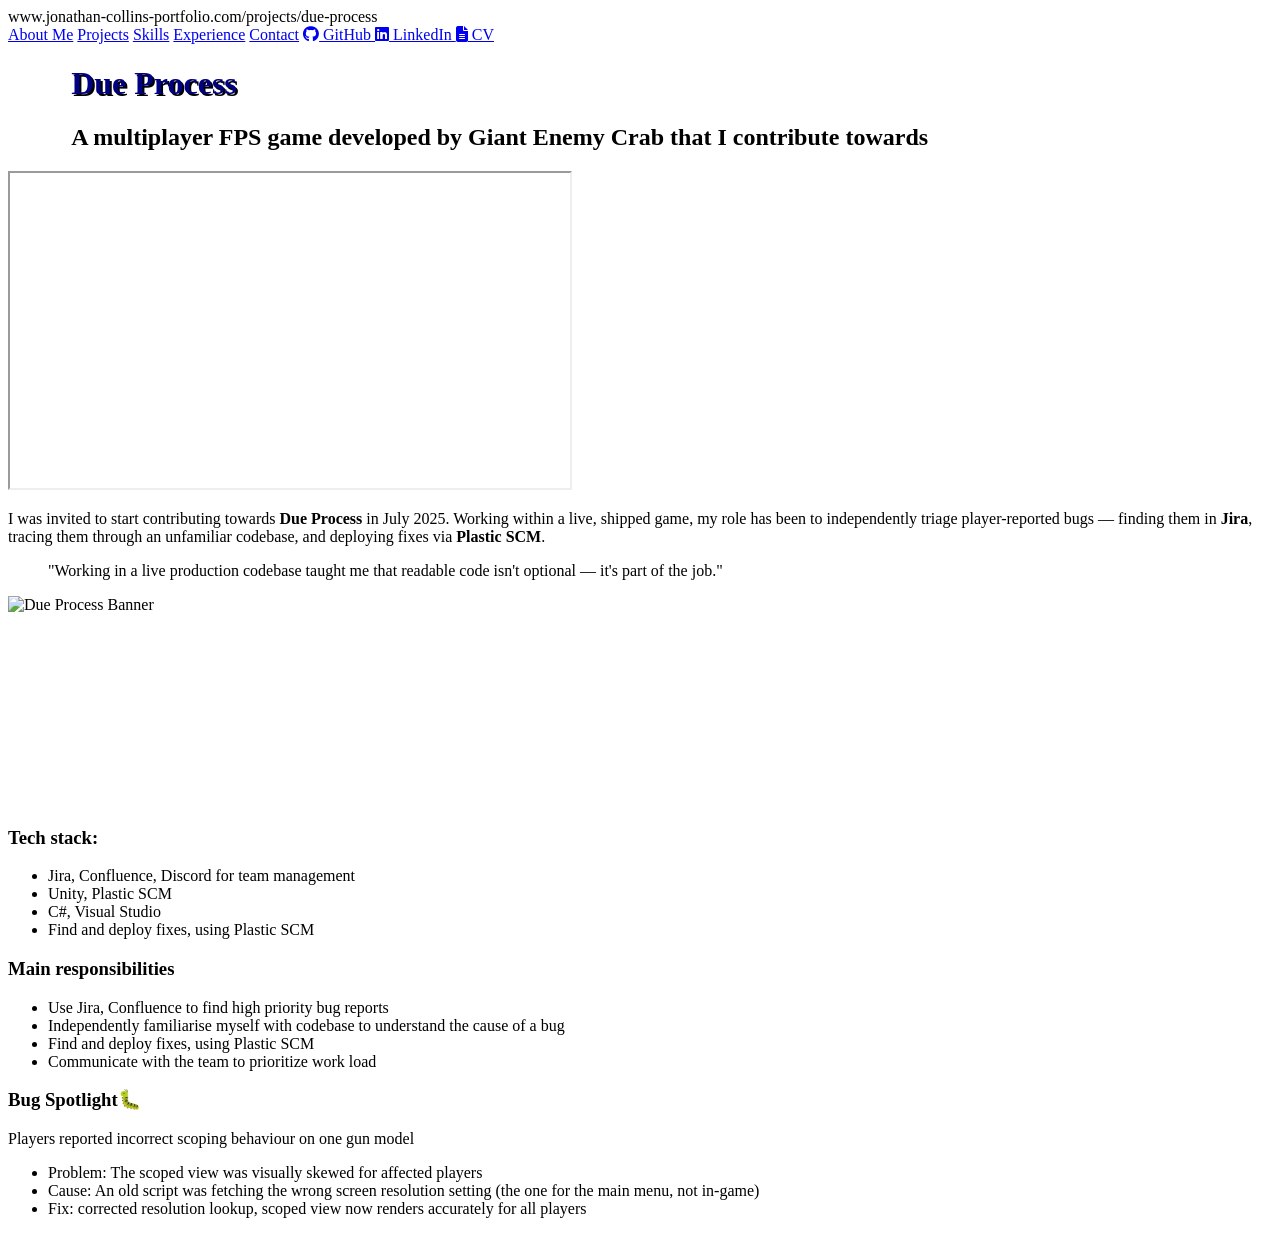
==== due-process.html @ b2482778 "removed lines from all pages" ====
<!DOCTYPE HTML>
<html lang="en">
<head>
    <meta charset="UTF-8">
    <meta name="viewport" content="width=device-width, initial-scale=1.0">
    <title>Jonathan Collins</title>
    <link rel="stylesheet" href="stylesheet.css">
    <link rel="stylesheet" href="normalize.css">
    <link rel="preconnect" href="https://fonts.googleapis.com">
    <link rel="preconnect" href="https://fonts.gstatic.com" crossorigin>
    <link href="https://fonts.googleapis.com/css2?family=Bitcount:wght@100..900&family=Roboto+Mono:ital,wght@0,100..700;1,100..700&display=swap" rel="stylesheet">
    <link rel="stylesheet" href="https://cdnjs.cloudflare.com/ajax/libs/font-awesome/6.5.0/css/all.min.css">

</head>
<body>
<div class="grid-bg">
    <div class="browser-window">
        <div class="search-bar">
            <div class="search-dots">
                <div class="browser-dot dot-red"></div>
                <div class="browser-dot dot-yellow"></div>
                <div class="browser-dot dot-green"></div>
            </div>
            <div class="browser-address">www.jonathan-collins-portfolio.com/projects/due-process</div>
        </div>
        <div class="nav">
            <a href="index.html" class="nav-item active">About Me</a>
            <a href="index.html#projects" class="nav-item">Projects</a>
            <a href="index.html#skills" class="nav-item">Skills</a>
            <a href="index.html#experience" class="nav-item">Experience</a>
            <a href="index.html#contact" class="nav-item">Contact</a>
            <a href="https://github.com/JonnyCollinsPlusPlus" class="nav-item-right">
                <i class="fa-brands fa-github"></i> GitHub
            </a>
            <a href="https://www.linkedin.com/in/jonnypcollins/" class="nav-item">
                <i class="fa-brands fa-linkedin"></i> LinkedIn
            </a>
            <a href="images/Jonathan Collins CV.pdf" download class="nav-item">
                <i class="fa-solid fa-file-lines"></i> CV
            </a>
        </div>
        <div class="game-content">
            <div class = "dp-header">
                <div>
                    <h1 style="color: navy; text-shadow: black 2px 2px; padding-left: 5%;">Due Process</h1>
                    <h2 style="padding-left: 5%;">A multiplayer FPS game developed by Giant Enemy Crab that I contribute towards</h2>
                </div>
                <iframe 
                width="560" 
                height="315" 
                src="https://www.youtube.com/embed/mQdpnQtAEdM?autoplay=1&mute=1"
                allow="autoplay; encrypted-media"
                allowfullscreen
                loop="1"
                controls="0"></iframe>
            </div>
            <div class="bio-styling">
                <p>I was invited to start contributing towards <b>Due Process</b> in July 2025. 
                Working within a live, shipped game, my role has been to independently triage 
                player-reported bugs — finding them in <b>Jira</b>, tracing them through an unfamiliar 
                codebase, and deploying fixes via <b>Plastic SCM</b>.</p>

                <blockquote class="bio-quote">
                    "Working in a live production codebase taught me that readable code 
                    isn't optional — it's part of the job."
                </blockquote>
            </div>
            <img src="images/due-process2.jpeg" alt="Due Process Banner" width="100%"/>

            <div class="maingrid-dueprocess">
                <div class="iframe">
                    <iframe src="https://store.steampowered.com/widget/753650/" frameborder="0" width="500" height="190"></iframe>
                </div>
                <div class="dp-responsibilities">
                <h3>Tech stack:</h3>
                    <ul>
                     <li>Jira, Confluence, Discord for team management</li>
                     <li>Unity, Plastic SCM</li>
                     <li>C#, Visual Studio</li>
                     <li>Find and deploy fixes, using Plastic SCM</li>
                    </ul>
                </div>
                <div style="grid-area: resp2">  
                    <h3>Main responsibilities</h3>
                    <ul class="features-list">
                     <li>Use Jira, Confluence to find high priority bug reports</li>
                     <li>Independently familiarise myself with codebase to understand the cause of a bug</li>
                     <li>Find and deploy fixes, using Plastic SCM</li>
                     <li>Communicate with the team to prioritize work load</li>
                    </ul></div>
                    
                    <div style="grid-area: bug">  
                    <h3>Bug Spotlight🐛</h3>
                    <p>Players reported incorrect scoping behaviour on one gun model</p>
                    <ul>
                     <li>Problem: The scoped view was visually skewed for affected players</li>
                     <li>Cause: An old script was fetching the wrong screen resolution setting (the one for the main menu, not in-game)</li>
                     <li>Fix: corrected resolution lookup, scoped view now renders accurately for all players</li>
                    </ul></div>
            </div>
        </div>
    </div>
</div>
<script src="script.js"></script>
</body>
</html>
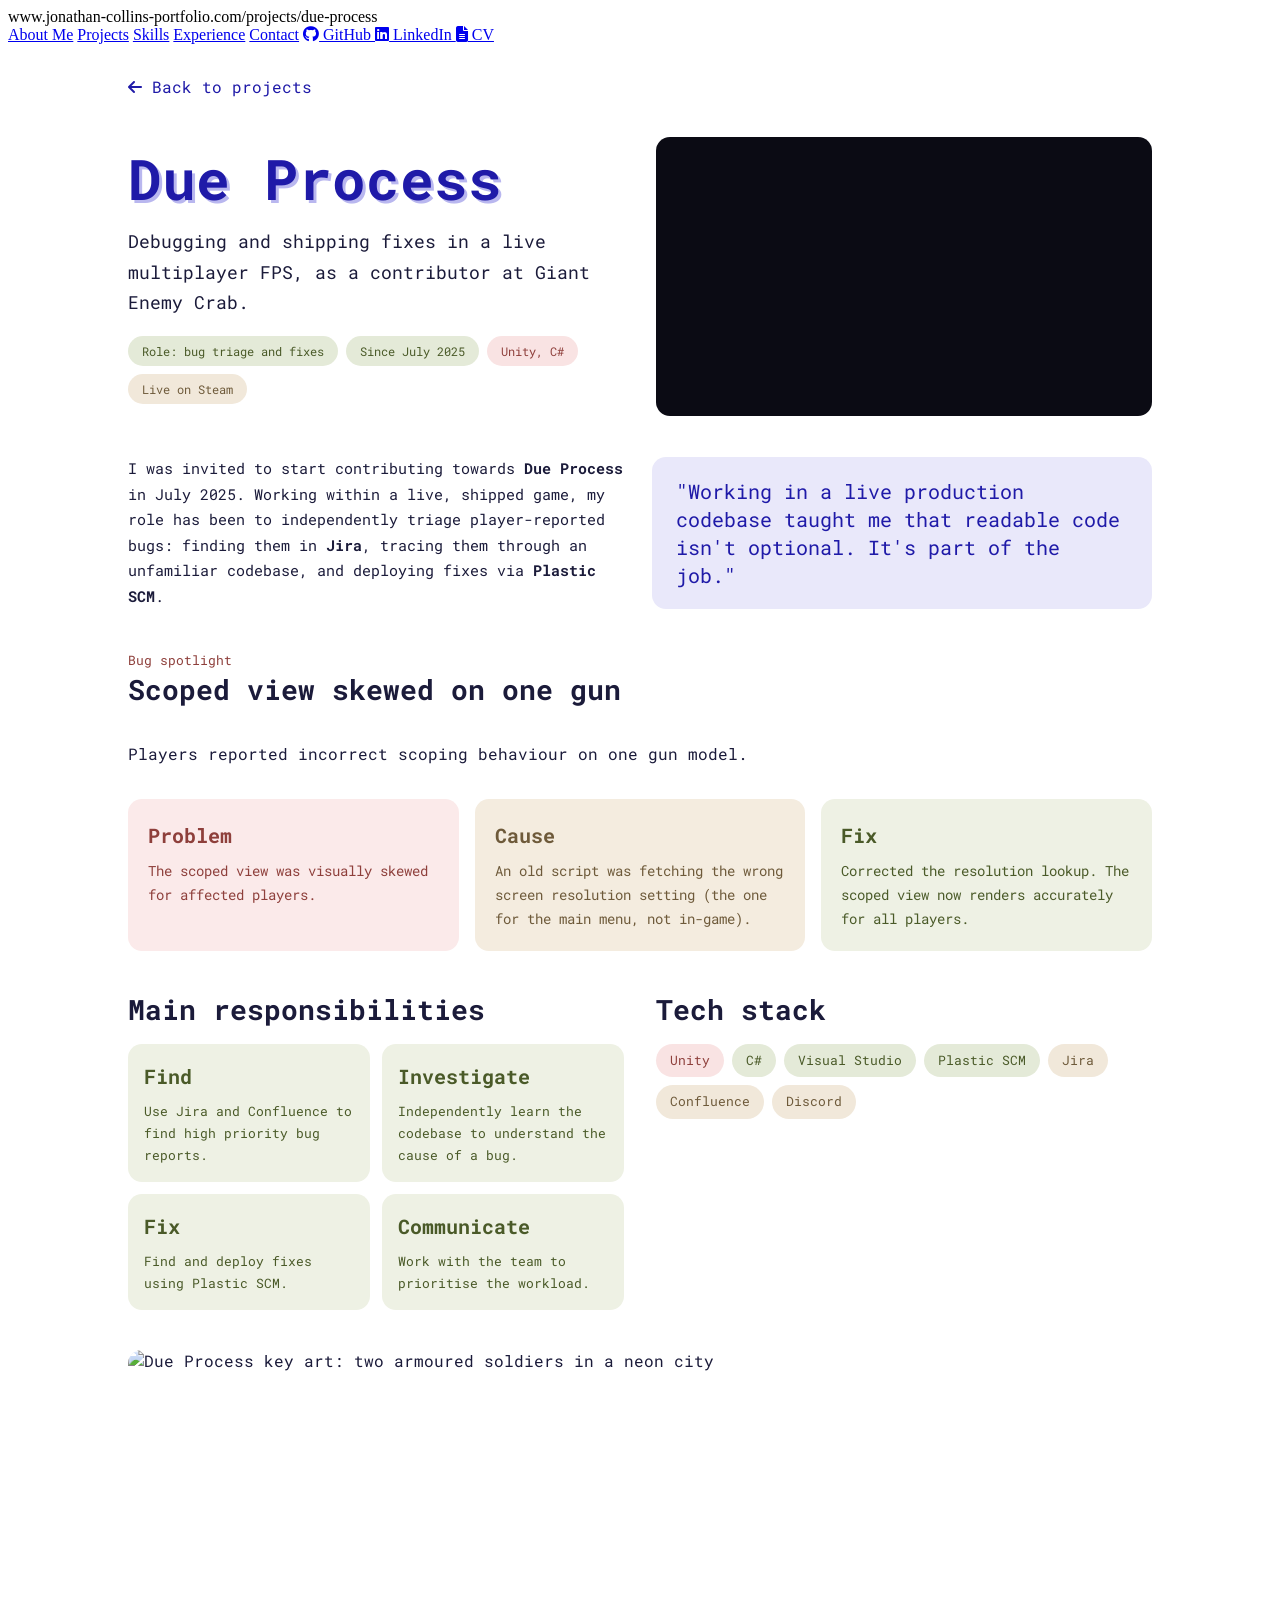
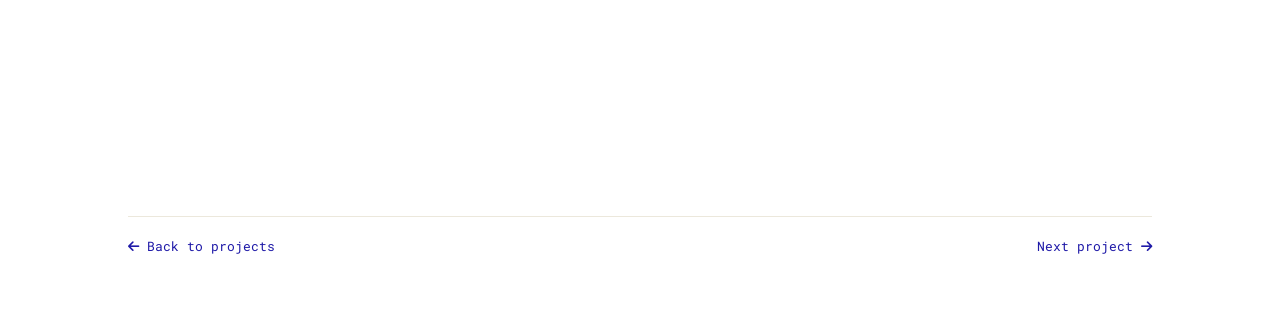
==== commit fa010578: "renamed projects ready to replace, reformatted due process page to make more information accessible " ====
--- a/due-process.html
+++ b/due-process.html
@@ -3,14 +3,14 @@
 <head>
     <meta charset="UTF-8">
     <meta name="viewport" content="width=device-width, initial-scale=1.0">
-    <title>Jonathan Collins</title>
+    <title>Due Process | Jonathan Collins</title>
     <link rel="stylesheet" href="stylesheet.css">
     <link rel="stylesheet" href="normalize.css">
     <link rel="preconnect" href="https://fonts.googleapis.com">
     <link rel="preconnect" href="https://fonts.gstatic.com" crossorigin>
     <link href="https://fonts.googleapis.com/css2?family=Bitcount:wght@100..900&family=Roboto+Mono:ital,wght@0,100..700;1,100..700&display=swap" rel="stylesheet">
     <link rel="stylesheet" href="https://cdnjs.cloudflare.com/ajax/libs/font-awesome/6.5.0/css/all.min.css">
-
+    <link rel="stylesheet" href="due-process.css">
 </head>
 <body>
 <div class="grid-bg">
@@ -24,8 +24,8 @@
             <div class="browser-address">www.jonathan-collins-portfolio.com/projects/due-process</div>
         </div>
         <div class="nav">
-            <a href="index.html" class="nav-item active">About Me</a>
-            <a href="index.html#projects" class="nav-item">Projects</a>
+            <a href="index.html" class="nav-item">About Me</a>
+            <a href="index.html#projects" class="nav-item active">Projects</a>
             <a href="index.html#skills" class="nav-item">Skills</a>
             <a href="index.html#experience" class="nav-item">Experience</a>
             <a href="index.html#contact" class="nav-item">Contact</a>
@@ -39,66 +39,100 @@
                 <i class="fa-solid fa-file-lines"></i> CV
             </a>
         </div>
-        <div class="game-content">
-            <div class = "dp-header">
-                <div>
-                    <h1 style="color: navy; text-shadow: black 2px 2px; padding-left: 5%;">Due Process</h1>
-                    <h2 style="padding-left: 5%;">A multiplayer FPS game developed by Giant Enemy Crab that I contribute towards</h2>
-                </div>
-                <iframe 
-                width="560" 
-                height="315" 
-                src="https://www.youtube.com/embed/mQdpnQtAEdM?autoplay=1&mute=1"
-                allow="autoplay; encrypted-media"
-                allowfullscreen
-                loop="1"
-                controls="0"></iframe>
-            </div>
-            <div class="bio-styling">
-                <p>I was invited to start contributing towards <b>Due Process</b> in July 2025. 
-                Working within a live, shipped game, my role has been to independently triage 
-                player-reported bugs — finding them in <b>Jira</b>, tracing them through an unfamiliar 
-                codebase, and deploying fixes via <b>Plastic SCM</b>.</p>
 
-                <blockquote class="bio-quote">
-                    "Working in a live production codebase taught me that readable code 
-                    isn't optional — it's part of the job."
-                </blockquote>
-            </div>
-            <img src="images/due-process2.jpeg" alt="Due Process Banner" width="100%"/>
+        <main class="dp-page">
+            <a href="index.html#projects"><i class="fa-solid fa-arrow-left"></i> Back to projects</a>
 
-            <div class="maingrid-dueprocess">
-                <div class="iframe">
-                    <iframe src="https://store.steampowered.com/widget/753650/" frameborder="0" width="500" height="190"></iframe>
-                </div>
-                <div class="dp-responsibilities">
-                <h3>Tech stack:</h3>
-                    <ul>
-                     <li>Jira, Confluence, Discord for team management</li>
-                     <li>Unity, Plastic SCM</li>
-                     <li>C#, Visual Studio</li>
-                     <li>Find and deploy fixes, using Plastic SCM</li>
+            <header class="dp-hero">
+                <div class="dp-hero-text">
+                    <h1>Due Process</h1>
+                    <p class="dp-sub">Debugging and shipping fixes in a live multiplayer FPS, as a contributor at Giant Enemy Crab.</p>
+                    <ul class="dp-chips">
+                        <li class="dp-chip-green">Role: bug triage and fixes</li>
+                        <li class="dp-chip-green">Since July 2025</li>
+                        <li class="dp-chip-pink">Unity, C#</li>
+                        <li class="dp-chip-beige">Live on Steam</li>
                     </ul>
                 </div>
-                <div style="grid-area: resp2">  
-                    <h3>Main responsibilities</h3>
-                    <ul class="features-list">
-                     <li>Use Jira, Confluence to find high priority bug reports</li>
-                     <li>Independently familiarise myself with codebase to understand the cause of a bug</li>
-                     <li>Find and deploy fixes, using Plastic SCM</li>
-                     <li>Communicate with the team to prioritize work load</li>
-                    </ul></div>
-                    
-                    <div style="grid-area: bug">  
-                    <h3>Bug Spotlight🐛</h3>
-                    <p>Players reported incorrect scoping behaviour on one gun model</p>
-                    <ul>
-                     <li>Problem: The scoped view was visually skewed for affected players</li>
-                     <li>Cause: An old script was fetching the wrong screen resolution setting (the one for the main menu, not in-game)</li>
-                     <li>Fix: corrected resolution lookup, scoped view now renders accurately for all players</li>
-                    </ul></div>
-            </div>
-        </div>
+                <div class="dp-video">
+                    <iframe
+                        src="https://www.youtube.com/embed/mQdpnQtAEdM?autoplay=1&mute=1"
+                        title="Due Process gameplay trailer"
+                        allow="autoplay; encrypted-media"
+                        allowfullscreen></iframe>
+                </div>
+            </header>
+
+            <section class="dp-intro">
+                <p>I was invited to start contributing towards <b>Due Process</b> in July 2025.
+                Working within a live, shipped game, my role has been to independently triage
+                player-reported bugs: finding them in <b>Jira</b>, tracing them through an unfamiliar
+                codebase, and deploying fixes via <b>Plastic SCM</b>.</p>
+                <blockquote class="dp-quote">
+                    "Working in a live production codebase taught me that readable code
+                    isn't optional. It's part of the job."
+                </blockquote>
+            </section>
+
+            <section class="dp-section">
+                <div>
+                    <p class="dp-kicker">Bug spotlight</p>
+                    <h2>Scoped view skewed on one gun</h2>
+                </div>
+                <p>Players reported incorrect scoping behaviour on one gun model.</p>
+                <div class="dp-grid">
+                    <div class="dp-tile dp-tile-pink">
+                        <h3>Problem</h3>
+                        <p>The scoped view was visually skewed for affected players.</p>
+                    </div>
+                    <div class="dp-tile dp-tile-beige">
+                        <h3>Cause</h3>
+                        <p>An old script was fetching the wrong screen resolution setting (the one for the main menu, not in-game).</p>
+                    </div>
+                    <div class="dp-tile dp-tile-green">
+                        <h3>Fix</h3>
+                        <p>Corrected the resolution lookup. The scoped view now renders accurately for all players.</p>
+                    </div>
+                </div>
+            </section>
+
+            <section class="dp-two">
+                <div class="dp-section">
+                    <h2>Main responsibilities</h2>
+                    <div class="dp-grid dp-grid-small">
+                        <div class="dp-tile dp-tile-green"><h3>Find</h3><p>Use Jira and Confluence to find high priority bug reports.</p></div>
+                        <div class="dp-tile dp-tile-green"><h3>Investigate</h3><p>Independently learn the codebase to understand the cause of a bug.</p></div>
+                        <div class="dp-tile dp-tile-green"><h3>Fix</h3><p>Find and deploy fixes using Plastic SCM.</p></div>
+                        <div class="dp-tile dp-tile-green"><h3>Communicate</h3><p>Work with the team to prioritise the workload.</p></div>
+                    </div>
+                </div>
+                <div class="dp-section">
+                    <h2>Tech stack</h2>
+                    <ul class="dp-tags">
+                        <li class="dp-chip-pink">Unity</li>
+                        <li class="dp-chip-green">C#</li>
+                        <li class="dp-chip-green">Visual Studio</li>
+                        <li class="dp-chip-green">Plastic SCM</li>
+                        <li class="dp-chip-beige">Jira</li>
+                        <li class="dp-chip-beige">Confluence</li>
+                        <li class="dp-chip-beige">Discord</li>
+                    </ul>
+                </div>
+            </section>
+
+            <section class="dp-section">
+                <img class="dp-banner" src="images/due-process2.jpeg" alt="Due Process key art: two armoured soldiers in a neon city">
+                <div class="dp-steam">
+                    <iframe src="https://store.steampowered.com/widget/753650/" title="Due Process on Steam"></iframe>
+                </div>
+            </section>
+
+            <footer class="dp-foot">
+                <a href="index.html#projects"><i class="fa-solid fa-arrow-left"></i> Back to projects</a>
+                <!-- Change this to your Loco-Comotives page's real filename -->
+                <a href="loco.html">Next project <i class="fa-solid fa-arrow-right"></i></a>
+            </footer>
+        </main>
     </div>
 </div>
 <script src="script.js"></script>
--- a/due-process.css
+++ b/due-process.css
@@ -0,0 +1,80 @@
+/* Due Process page. Load AFTER stylesheet.css and normalize.css.
+   Every class here is prefixed dp- so nothing in the rest of your site is affected.
+   Headings (h1/h2/h3) keep the pixel font your stylesheet.css already gives them. */
+
+.dp-page {
+  --dp-ink: #1B1B3A;
+  --dp-accent: #1F1AA8;
+  --dp-accent-soft: #E9E8FA;
+  --dp-green: #E4EAD8;   --dp-green-ink: #4A5A28;   --dp-green-tile: #EEF1E4;
+  --dp-pink: #F9E3E3;    --dp-pink-ink: #8E3F3B;    --dp-pink-tile: #FBEAEA;
+  --dp-beige: #F1E8DA;   --dp-beige-ink: #6E5A3A;   --dp-beige-tile: #F4ECDF;
+  max-width: 1120px;
+  margin: 0 auto;
+  padding: 32px 48px 56px;
+  display: flex;
+  flex-direction: column;
+  gap: 40px;
+  box-sizing: border-box;
+  font-family: "Roboto Mono", monospace;
+  color: var(--dp-ink);
+}
+.dp-page *, .dp-page *::before, .dp-page *::after { box-sizing: border-box; }
+.dp-page p, .dp-page li { font-family: "Roboto Mono", monospace; line-height: 1.7; }
+.dp-page a { color: var(--dp-accent); text-decoration: none; }
+.dp-page a:hover, .dp-page a:focus-visible { text-decoration: underline; }
+.dp-page a:focus-visible, .dp-page iframe:focus-visible { outline: 3px solid var(--dp-accent); outline-offset: 3px; }
+.dp-page h1, .dp-page h2, .dp-page h3 { margin: 0; padding: 0; }
+
+/* Hero */
+.dp-hero { display: grid; grid-template-columns: repeat(auto-fit, minmax(300px, 1fr)); gap: 32px; align-items: center; }
+.dp-hero-text { display: flex; flex-direction: column; gap: 18px; }
+.dp-page h1 { font-size: 56px; line-height: 1.05; color: var(--dp-accent); text-shadow: 3px 3px 0 #b9b7ef; }
+.dp-sub { margin: 0; font-size: 18px; line-height: 1.5; }
+.dp-chips { list-style: none; margin: 0; padding: 0; display: flex; flex-wrap: wrap; gap: 8px; }
+.dp-chips li { padding: 6px 14px; border-radius: 999px; font-size: 12px; line-height: 1.5; }
+.dp-chip-green { background: var(--dp-green); color: var(--dp-green-ink); }
+.dp-chip-pink  { background: var(--dp-pink);  color: var(--dp-pink-ink); }
+.dp-chip-beige { background: var(--dp-beige); color: var(--dp-beige-ink); }
+.dp-video { aspect-ratio: 16 / 9; border-radius: 14px; overflow: hidden; background: #0b0b14; }
+.dp-video iframe { width: 100%; height: 100%; border: 0; display: block; }
+
+/* Intro + quote */
+.dp-intro { display: grid; grid-template-columns: repeat(auto-fit, minmax(280px, 1fr)); gap: 24px; align-items: center; }
+.dp-intro p { margin: 0; font-size: 15px; }
+.dp-quote { margin: 0; padding: 20px 24px; border-radius: 14px; background: var(--dp-accent-soft); color: var(--dp-accent); font-size: 20px; line-height: 1.4; }
+
+/* Section headings */
+.dp-section { display: flex; flex-direction: column; gap: 16px; }
+.dp-page h2 { font-size: 28px; }
+.dp-kicker { margin: 0; font-size: 13px; color: var(--dp-pink-ink); }
+
+/* Tiles (used for bug steps and responsibilities) */
+.dp-grid { display: grid; grid-template-columns: repeat(auto-fit, minmax(240px, 1fr)); gap: 16px; }
+.dp-tile { padding: 20px; border-radius: 14px; font-size: 14px; line-height: 1.6; }
+.dp-tile h3 { font-size: 20px; margin-bottom: 8px; }
+.dp-tile p { margin: 0; }
+.dp-tile-green { background: var(--dp-green-tile); color: var(--dp-green-ink); }
+.dp-tile-pink  { background: var(--dp-pink-tile);  color: var(--dp-pink-ink); }
+.dp-tile-beige { background: var(--dp-beige-tile); color: var(--dp-beige-ink); }
+.dp-grid-small { grid-template-columns: repeat(auto-fit, minmax(200px, 1fr)); gap: 12px; }
+.dp-grid-small .dp-tile { padding: 16px; font-size: 13px; }
+
+/* Responsibilities + tech stack */
+.dp-two { display: grid; grid-template-columns: repeat(auto-fit, minmax(300px, 1fr)); gap: 32px; }
+.dp-tags { list-style: none; margin: 0; padding: 0; display: flex; flex-wrap: wrap; gap: 8px; }
+.dp-tags li { padding: 7px 14px; border-radius: 999px; font-size: 13px; line-height: 1.5; }
+
+/* Banner + Steam */
+.dp-banner { width: 100%; height: 220px; object-fit: cover; object-position: center 30%; border-radius: 14px; display: block; }
+.dp-steam { display: flex; flex-wrap: wrap; gap: 16px; align-items: center; justify-content: space-between; }
+.dp-steam iframe { border: 0; width: 100%; max-width: 500px; height: 190px; }
+
+/* Back / next */
+.dp-foot { display: flex; justify-content: space-between; gap: 16px; font-size: 13px; border-top: 1px solid #ece8dc; padding-top: 20px; }
+
+@media (max-width: 640px) {
+  .dp-page { padding: 24px 20px 40px; gap: 32px; }
+  .dp-page h1 { font-size: 40px; }
+}
+@media (prefers-reduced-motion: reduce) { .dp-page * { transition: none !important; animation: none !important; } }
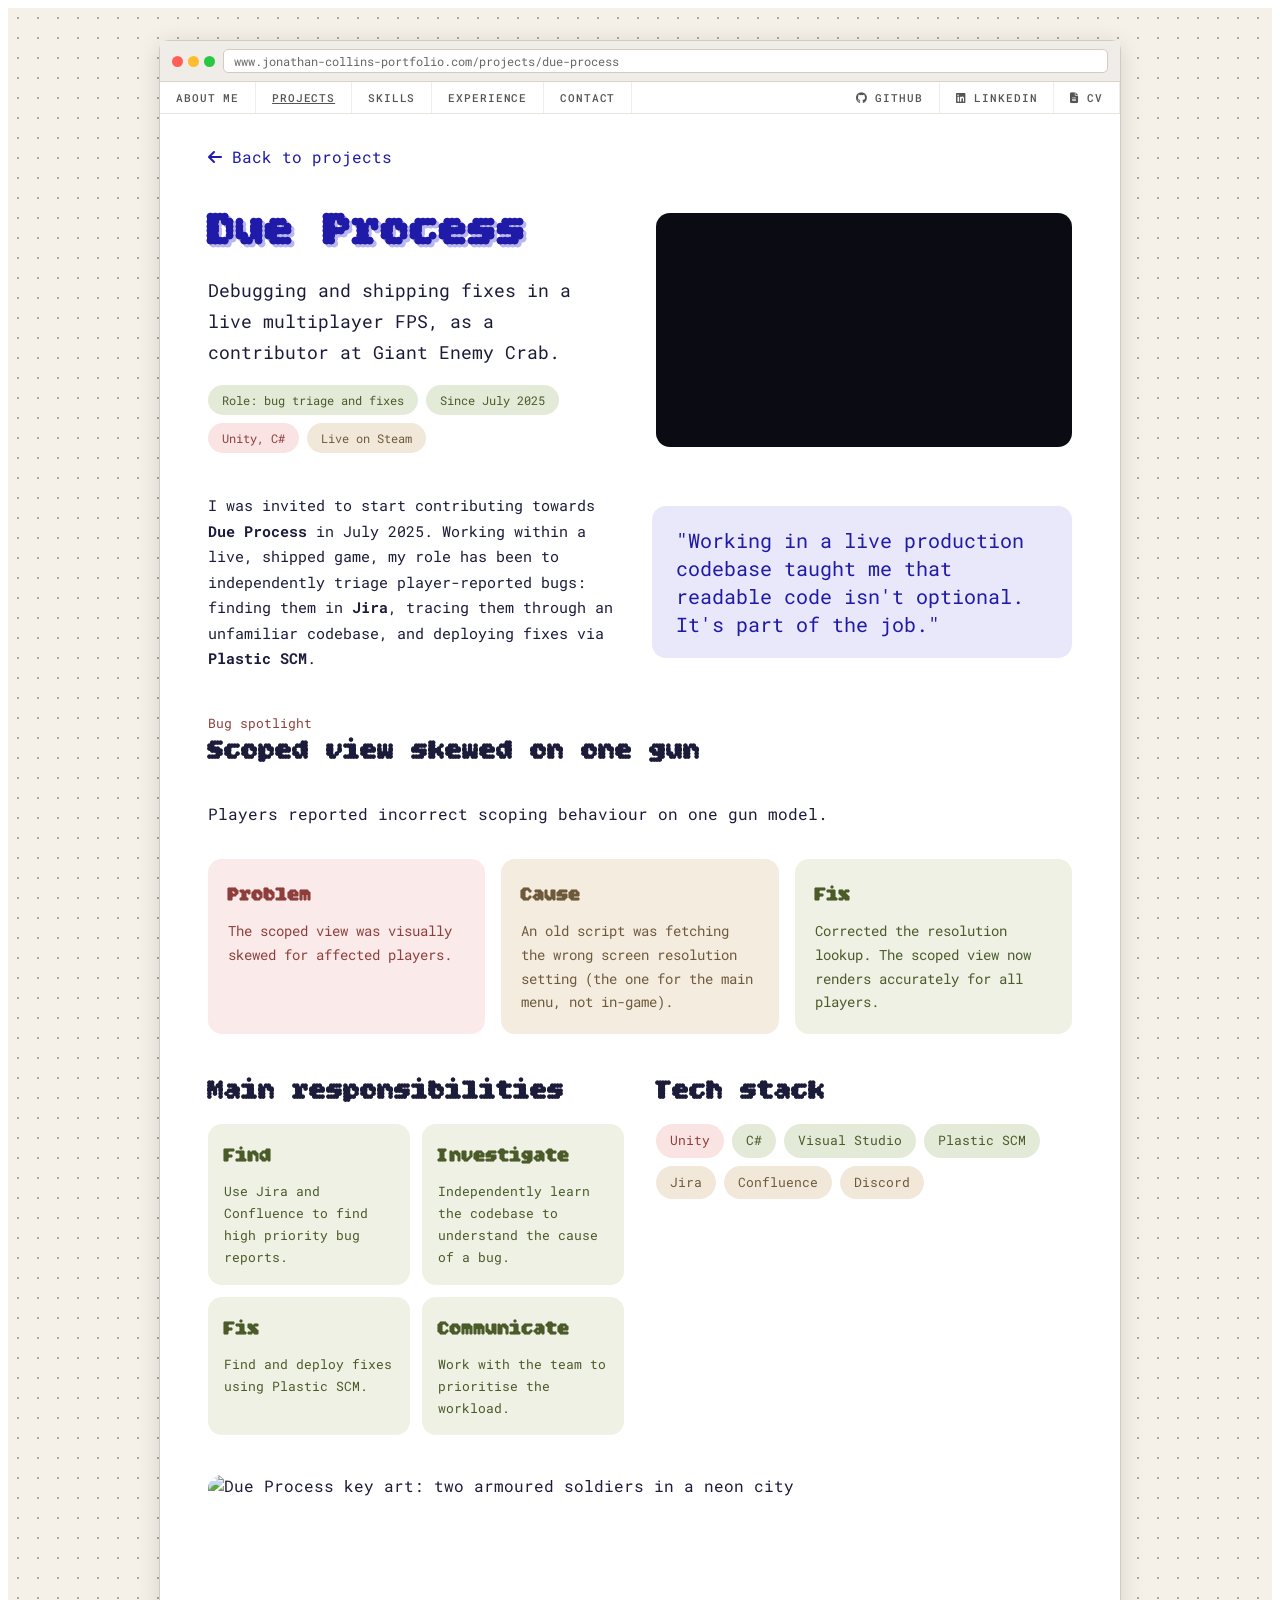
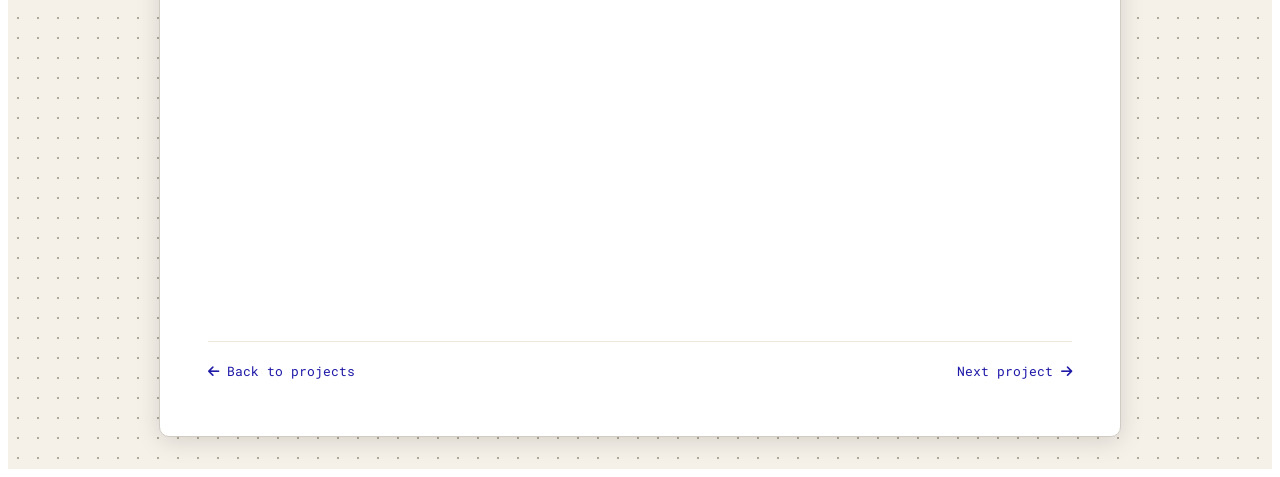
==== commit 80144c47: "Completely overhauled loco and dp pages, merged styling, and prepped to do the same for vr and netwo" ====
--- a/due-process.html
+++ b/due-process.html
@@ -10,7 +10,7 @@
     <link rel="preconnect" href="https://fonts.gstatic.com" crossorigin>
     <link href="https://fonts.googleapis.com/css2?family=Bitcount:wght@100..900&family=Roboto+Mono:ital,wght@0,100..700;1,100..700&display=swap" rel="stylesheet">
     <link rel="stylesheet" href="https://cdnjs.cloudflare.com/ajax/libs/font-awesome/6.5.0/css/all.min.css">
-    <link rel="stylesheet" href="due-process.css">
+    <link rel="stylesheet" href="project-page.css">
 </head>
 <body>
 <div class="grid-bg">
@@ -40,7 +40,7 @@
             </a>
         </div>
 
-        <main class="dp-page">
+        <main class="dp-page dp-theme-blue">
             <a href="index.html#projects"><i class="fa-solid fa-arrow-left"></i> Back to projects</a>
 
             <header class="dp-hero">
@@ -129,7 +129,6 @@
 
             <footer class="dp-foot">
                 <a href="index.html#projects"><i class="fa-solid fa-arrow-left"></i> Back to projects</a>
-                <!-- Change this to your Loco-Comotives page's real filename -->
                 <a href="loco.html">Next project <i class="fa-solid fa-arrow-right"></i></a>
             </footer>
         </main>
--- a/stylesheet.css
+++ b/stylesheet.css
@@ -0,0 +1,1442 @@
+html {
+  scroll-behavior: smooth;
+}
+
+.grid-bg {
+    min-height: 100vh;
+    width: 100%;
+    background-color: #f5f0e8;
+    background-image: radial-gradient(circle, #b0a898 1px, transparent 1px);
+    background-size: 20px 20px;
+    display: flex;
+    align-items: flex-start;
+    justify-content: center;
+    padding: 32px;
+    box-sizing: border-box;
+}
+
+.browser-window {
+    width: 100%;
+    max-width: 80%;
+    background: #fff;
+    border-radius: 10px;
+    border: 1px solid #d0ccc4;
+    box-shadow: 0 4px 24px rgba(0,0,0,0.13);
+    min-height: calc(100vh - 64px);
+}
+
+p {
+    font-family: 'Roboto Mono', monospace;
+}
+
+li {
+    font-family: 'Roboto Mono', monospace;
+}
+
+.nav {
+    background: #fff;
+    border-bottom: 1px solid #e8e4de;
+    display: flex;
+}
+
+.nav-item, .nav-item-right {
+    padding: 8px 16px;
+    font-family: 'Roboto Mono', monospace;
+    font-size: 11px;
+    font-weight: 500;
+    letter-spacing: 0.08em;
+    color: #555;
+    text-transform: uppercase;
+    border-right: 1px solid #f0ede8;
+    cursor: default;
+    text-decoration: none;
+}
+
+.nav-item-right {
+    margin-left: auto;
+}
+
+.nav-item.active, nav-item-right.active {
+    text-decoration: underline;
+}
+
+.search-bar {
+    background: #f0ede8;
+    border-bottom: 1px solid #d8d4cc;
+    padding: 8px 12px;
+    display: flex;
+    align-items: center;
+    gap: 8px;
+}
+
+.search-dots {
+    display: flex;
+    gap: 5px;
+}
+
+.browser-dot {
+    width: 11px;
+    height: 11px;
+    border-radius: 50%;
+}
+
+.dot-red    { background: #ff5f57; }
+.dot-yellow { background: #febc2e; }
+.dot-green  { background: #28c840; }
+
+.browser-address {
+    flex: 1;
+    background: #fff;
+    border: 1px solid #d0ccc4;
+    border-radius: 5px;
+    padding: 3px 10px;
+    font-family: 'Roboto Mono', monospace;
+    font-size: 12px;
+    color: #666;
+}
+
+h1 .name-styling {
+    font-size: 78px;
+    color: #afbe7a;
+    text-shadow: gray 2px 2px;
+    transition: font-size 0.3s ease, color 0.3s ease;
+}
+
+h1 .name-styling:hover {
+    font-size: 84px;
+    color: #94a067;
+}
+
+h1 {
+    font-family: "Bitcount", system-ui;
+    font-size: 48px !important;
+}
+
+.browser-intro {
+    display: flex;
+    flex-direction: column;
+    justify-content: center;
+    align-items: flex-start;
+    min-height: 400px;
+    padding: 10%;
+}
+
+.game-content {
+    display: flex;
+    flex-direction: column;
+    justify-content: center;
+    align-items: flex-start;
+    padding: 2%;
+}
+
+h2 {
+    font-family: "Bitcount", system-ui;
+    font-size: 26px;
+    font-style: normal;
+}
+
+div {
+    font-family: "Bitcount", system-ui;
+    font-optical-sizing: auto;
+    font-style: normal;
+
+}
+
+@keyframes fadeOut {
+  to {
+    opacity: 0;
+    transform: translateY(-10px);
+  }
+}
+
+@keyframes fadeIn {
+  from {
+    opacity: 0;
+    transform: translateY(10px);
+  }
+  to {
+    opacity: 1;
+    transform: translateY(0);
+  }
+}
+
+.browser-intro {
+    animation: fadeIn 0.5s ease both;
+}
+
+.bio-styling {
+    display: flex;
+    padding-top: 2%;
+    padding-bottom: 2%;
+    padding-left: 8%;
+    padding-right: 8%;
+    justify-content: center;
+    align-items: flex-start;
+    min-height: 100px;
+    text-align: centre;
+    position: relative;
+}
+
+.bio-styling a {
+    text-decoration: underline;
+    color: #000;
+}
+
+hr {
+    border: none;
+    border-top: 1px solid #000;
+    width: 0;
+}
+
+hr.animate {
+  animation: expandLine 1s ease forwards;
+}
+
+@keyframes expandLine {
+  to {
+    width: 80%;
+  }
+}
+
+.project-title {
+    padding-left: 10%;
+    text-shadow: gray 2px 2px;
+}
+
+.intro-content {
+    display: flex;
+    flex-direction: row;
+    align-items: center;
+    gap: 24px;
+}
+
+.sprite {
+    width: 60px;
+    image-rendering: pixelated;
+}
+
+.laptop-sprite {
+    position: absolute;
+    bottom: 0;
+    right: 8%;
+    width: 80px;
+    image-rendering: pixelated;
+}
+
+.coffee-sprite {
+    width: 60px;
+    image-rendering: pixelated;
+}
+
+.project-images-gd img {
+    width: 275px;
+    height: 400px;
+    object-fit: cover;
+    border-radius: 10px;
+    transition: transform 0.3s ease;
+}
+
+.project-images-gd img:hover {
+    cursor: pointer;
+    transform: scale(1.05);
+}
+
+.project-images-gd {
+    display: grid;
+    justify-content: centre;
+    grid-template-columns: 1fr 1fr 1fr;
+    grid-template-rows: 0.5fr 0.5fr 0.5fr 0.5fr;
+    grid-template-areas: 
+        "due-process-img loco-comotives-img network-library-img"
+        "dp-desc lc-desc udp-desc"
+        "user-api-img sync-slate-img vr-project-img"
+        "user-api-desc sync-slate-desc vr-desc";
+    padding-left: 10%;
+    padding-right: 10%;
+    padding-top: 2%;
+    align-items: start;
+    gap: 8px 8px;
+    transition: transform 0.3s ease;
+    margin-top: 40px;
+    width: 80%;
+}
+
+.project-images-gd a {
+    text-decoration: none;
+    color: #94a067;
+    font-size: 28px;
+    transition: font-size 0.3s ease;
+}
+
+.project-images-gd a:hover {
+    font-size: 30px;
+}
+.due-process-img {
+    grid-area: due-process-img;
+}
+
+.loco-comotives-img {
+    grid-area: loco-comotives-img;
+}
+
+.network-library-img {
+    grid-area: network-library-img;
+}
+
+.dp-desc {
+    grid-area: dp-desc;
+}
+
+.lc-desc {
+    grid-area: lc-desc;
+}
+
+.udp-desc {
+    grid-area: udp-desc;
+}
+
+.user-api-img {
+    grid-area: user-api-img;
+}
+
+.sync-slate-img {
+    grid-area: sync-slate-img;
+}
+
+.vr-project-img {
+    grid-area: vr-project-img;
+}
+
+.user-api-desc {
+    grid-area: user-api-desc;
+}
+
+.sync-slate-desc {
+    grid-area: sync-slate-desc;
+}
+
+.vr-desc {
+    grid-area: vr-desc;
+}
+
+.play-btn {
+    display: inline-block;
+    font-family: "Bitcount", system-ui;
+    font-size: 1rem;
+    background: #94a067;
+    color: white;
+    padding: 0.85rem 2rem;
+    border-radius: 8px;
+    text-decoration: none;
+    text-shadow: gray 1px 1px;
+    transition: background 0.2s, transform 0.15s;
+}
+.play-btn:hover {
+    background: #7a8c4a;
+    transform: translateY(-2px);
+}
+
+.experience-title {
+    padding-left: 10%;
+    padding-top: 10px;
+    padding-bottom: 20px;
+    text-shadow: gray 2px 2px;
+}
+
+.maingrid {
+    display: grid;
+    grid-template-columns: 50% 50%;
+    padding-left: 10px;
+    width: 100%;
+}
+
+.maingrid-tt {
+    display: grid;
+    grid-template-columns: 40% 60%;
+    padding: 1% 10%;
+    width: 100%;
+}
+
+.maingrid-networking {
+    display: grid;
+    grid-template-columns: 40% 60%;
+    padding-left: 10%;
+    padding-right: 10%;
+    width: 100%;
+}
+
+
+
+.maingrid-traffic {
+    display: grid;
+    grid-template-columns: 40% 60%;
+    padding-left: 10%;
+    padding-right: 10%;
+    width: 80%;
+}
+
+.maingrid-vr {
+    display: grid;
+    grid-template-columns: 50% 50%;
+    padding-left: 10%;
+    padding-right: 10%;
+    width: 100%;
+}
+
+
+.gallery{
+    display: flex;
+    width: 100%;
+    gap: 5px;
+}
+
+.gallery img {
+    height: 250px;
+    flex: 1;
+    object-fit: cover;
+    object-position: center;
+    overflow: hidden;
+    transition: 0.5s all cubic-bezier(0.175, 0.885, 0.32, 1);
+    cursor: pointer;
+}
+
+.gallery img:hover{
+    flex: 2
+}
+
+.networking-header {
+    color: purple;
+    text-shadow: black 2px 2px;
+}
+
+.glow-purple {
+    text-shadow: 2px 2px 5px plum;
+}
+.glow-green {
+    text-shadow: 2px 2px 5px green;
+}
+
+.joystick, .fish {
+    height: 70px;
+    float: right;
+}
+
+.demo-img, iframe {
+    border: 1px solid #94a067;
+    border-radius: 6px;
+}
+
+.features-list {
+    display: grid;
+    grid-template-columns: 1fr 1fr;
+    width: 60%;
+    text-align: center;
+    gap: 10px;
+    list-style: none;
+    padding: 0;
+}
+
+.features-list li {
+    border: 1px solid purple;
+    border-left: 3px solid purple;
+    border-radius: 4px;
+}
+
+.timeline {
+  position: relative;
+  padding-left: 12%;
+  padding-right: 10%
+}
+
+.timeline::before {
+  content: '';
+  position: absolute;
+  left: calc(10% - 1px); /* align with where content starts */
+  top: 0;
+  width: 2px;
+  height: 100%;
+  background: #000;
+}
+.entry {
+  position: relative;
+  margin-bottom: 1rem;
+}
+
+.entry::before {
+  content: '';
+  position: absolute;
+  left: calc(-2% - 14px); /* pulls it back to sit on the line */
+  top: 3px;
+  width: 12px;
+  height: 12px;
+  border-radius: 50%;
+  background: #fff;
+  border: 2px solid #000;
+}
+.entry div {
+  display: flex;
+  justify-content: space-between;
+  align-items: baseline;
+}
+.subtle {
+  color: #888;
+  font-size: 0.85em;
+}
+
+.maingrid-dueprocess {
+    display: grid;
+    grid-template-columns: 1fr 1fr;
+    grid-template-areas:
+        "iframe          dp-responsibilities"
+        "resp2           bug";
+    gap: 20px;
+    padding-left: 5%;
+    padding-right: 5%;
+    width: 90%;
+}
+
+.dp-responsibilities {
+    grid-area: dp-responsibilities;
+}
+
+.iframe {
+    grid-area: iframe;
+    align-self: center;
+}
+
+.features-list-tt {
+    display: grid;
+    grid-template-columns: 1fr 1fr;
+    width: 60%;
+    text-align: center;
+    gap: 10px;
+    list-style: none;
+    padding: 0;
+}
+
+.features-list-tt li {
+    border: 1px solid powderblue;
+    border-left: 3px solid powderblue;
+    border-radius: 4px;
+}
+
+.loco-features{
+    display: grid;
+    justify-content: centre;
+    grid-template-columns: 1fr 1fr;
+    grid-template-rows: 0.5fr;
+    grid-template-areas: 
+        "loco-future loco-systems";
+    padding-left: 10%;
+    padding-right: 10%;
+    padding-top: 2%;
+    align-items: start;
+    gap: 5% 5%;
+    transition: transform 0.3s ease;
+    margin-top: 40px;
+    width: 90%;
+}
+
+.traffic {
+    float: right;
+}
+
+.features-list-traffic {
+    display: grid;
+    grid-template-columns: 1fr 1fr;
+    width: 60%;
+    text-align: center;
+    gap: 10px;
+    list-style: none;
+    padding: 0;
+}
+
+.features-list-traffic li {
+    border: 1px solid black;
+    border-left: 3px solid black;
+    border-radius: 4px;
+}
+
+.skills-section {
+    padding: 0% 10%;
+    padding-bottom: 2%;
+}
+
+.bento {
+  display: grid;
+  grid-template-columns: repeat(6, 1fr);
+  gap: 1.2rem;
+  width: 100%;
+}
+
+.card {
+  background: var(--card);
+  border: 1px solid var(--border);
+  border-radius: 18px;
+  padding: 1.92rem 2.16rem;
+  box-shadow: 0 2px 12px rgba(0,0,0,0.04);
+  transition: transform 0.25s ease, box-shadow 0.25s ease;
+  animation: slideIn 0.5s ease both;
+  overflow: hidden;
+  position: relative;
+}
+
+.card:hover {
+  transform: translateY(-4px);
+  box-shadow: 0 12px 32px rgba(0,0,0,0.09);
+}
+
+.card:nth-child(1) { grid-column: span 4; background: #f0f4e8; animation-delay: 0.05s; }
+.card:nth-child(2) { grid-column: span 2; background: #fdf0f0; animation-delay: 0.10s; }
+.card:nth-child(3) { grid-column: span 2; background: #f5f0e4; animation-delay: 0.15s; }
+.card:nth-child(4) { grid-column: span 4; background: #f2f4ed; animation-delay: 0.20s; }
+
+@keyframes slideIn {
+  from { opacity: 0; transform: translateY(20px); }
+  to   { opacity: 1; transform: translateY(0); }
+}
+
+.card-icon { font-size: 1.92rem; margin-bottom: 1.08rem; display: block; }
+
+.card-category {
+  font-size: 0.78rem;
+  letter-spacing: 0.14em;
+  text-transform: uppercase;
+  font-weight: 500;
+  margin-bottom: 0.4rem;
+  font-family: 'Roboto Mono', monospace;
+}
+
+.card:nth-child(1) .card-category { color: #94a067; }
+.card:nth-child(2) .card-category { color: #d4847a; }
+.card:nth-child(3) .card-category { color: #c9b99a; }
+.card:nth-child(4) .card-category { color: #7a8c4a; }
+
+.card-title {
+  font-family: "Bitcount", system-ui;
+  font-size: 1.38rem;
+  font-weight: 600;
+  margin-bottom: 1.32rem;
+  color: #1a1a2e;
+}
+
+.pill-group { display: flex; flex-wrap: wrap; gap: 0.5rem; }
+
+.pill {
+  padding: 0.42rem 1.02rem;
+  border-radius: 999px;
+  font-size: 0.936rem;
+  font-family: 'Roboto Mono', monospace;
+  border: 1px solid transparent;
+  cursor: default;
+  transition: all 0.2s;
+}
+
+.card:nth-child(1) .pill { background: rgba(148,160,103,0.12); color: #94a067; border-color: rgba(148,160,103,0.2); }
+.card:nth-child(1) .pill:hover { background: #94a067; color: white; }
+
+.card:nth-child(2) .pill { background: rgba(212,132,122,0.12); color: #d4847a; border-color: rgba(212,132,122,0.2); }
+.card:nth-child(2) .pill:hover { background: #d4847a; color: white; }
+
+.card:nth-child(3) .pill { background: rgba(201,185,154,0.2); color: #a09070; border-color: rgba(201,185,154,0.3); }
+.card:nth-child(3) .pill:hover { background: #c9b99a; color: white; }
+
+.card:nth-child(4) .pill { background: rgba(122,140,74,0.12); color: #7a8c4a; border-color: rgba(122,140,74,0.2); }
+.card:nth-child(4) .pill:hover { background: #7a8c4a; color: white; }
+
+.blob {
+  position: absolute;
+  border-radius: 50%;
+  filter: blur(40px);
+  opacity: 0.2;
+  pointer-events: none;
+}
+
+.card:nth-child(1) .blob { width: 120px; height: 120px; background: #94a067; right: -20px; top: -20px; }
+.card:nth-child(2) .blob { width:  80px; height:  80px; background: #d4847a; right: -10px; bottom: -10px; }
+.card:nth-child(3) .blob { width:  80px; height:  80px; background: #c9b99a; left: -10px;  top: -10px; }
+.card:nth-child(4) .blob { width: 100px; height: 100px; background: #7a8c4a; right: -10px; top: -10px; }
+
+@media (max-width: 640px) {
+  .card:nth-child(n) { grid-column: span 6; }
+}
+
+.contact-section {
+    padding: 0 20%;
+    padding-bottom: 4%;
+}
+
+.contact-intro {
+    margin-bottom: 1.5rem;
+    color: #555;
+    font-size: 0.9rem;
+}
+
+.contact-form {
+    display: flex;
+    flex-direction: column;
+    gap: 1rem;
+}
+
+.form-row {
+    display: grid;
+    grid-template-columns: 1fr 1fr;
+    gap: 1rem;
+}
+
+.form-group {
+    display: flex;
+    flex-direction: column;
+    gap: 0.4rem;
+}
+
+.form-label {
+    font-family: 'Roboto Mono', monospace;
+    font-size: 0.7rem;
+    letter-spacing: 0.1em;
+    text-transform: uppercase;
+    color: #888;
+}
+
+.form-input {
+    font-family: 'Roboto Mono', monospace;
+    font-size: 0.85rem;
+    padding: 0.75rem 1rem;
+    border: 1px solid #d0ccc4;
+    border-radius: 8px;
+    background: #fafaf8;
+    color: #333;
+    outline: none;
+    transition: border-color 0.2s, box-shadow 0.2s;
+    width: 100%;
+    box-sizing: border-box;
+}
+
+.form-input:focus {
+    border-color: #94a067;
+    box-shadow: 0 0 0 3px rgba(148, 160, 103, 0.15);
+}
+
+.form-textarea {
+    resize: vertical;
+    min-height: 140px;
+}
+
+.form-submit {
+    font-family: "Bitcount", system-ui;
+    font-size: 1rem;
+    background: #94a067;
+    color: white;
+    border: none;
+    border-radius: 8px;
+    padding: 0.85rem 2rem;
+    cursor: pointer;
+    align-self: flex-start;
+    transition: background 0.2s, transform 0.15s;
+    text-shadow: gray 1px 1px;
+}
+
+.form-submit:hover {
+    background: #7a8c4a;
+    transform: translateY(-2px);
+}
+
+
+.tt-grade-badge {
+    display: inline-flex;
+    align-items: center;
+    gap: 8px;
+    background: #E1F5EE;
+    border: 1px solid #5DCAA5;
+    border-radius: 6px;
+    padding: 6px 14px;
+    font-size: 13px;
+    font-weight: 700;
+    color: #085041;
+    font-family: 'Space Mono', monospace;
+}
+
+.tt-grade-num {
+    font-size: 20px;
+    font-weight: 700;
+    color: #0F6E56;
+}
+
+.tt-row-pro .tt-icon { color: #0F6E56; }
+.tt-row-con .tt-icon { color: #A32D2D; }
+.tt-row-pro .tt-row-text { color: #085041; }
+.tt-row-con .tt-row-text { color: #555; }
+
+
+.tt-col {
+    padding: 1.25rem;
+}
+
+.tt-col-udp  { background: #E1F5EE; }
+.tt-col-tcp  { background: #f9f9f9; }
+
+.tt-col-divider {
+    display: flex;
+    align-items: center;
+    justify-content: center;
+    padding: 0 1rem;
+    font-size: 11px;
+    font-weight: 700;
+    color: #999;
+    border-left: 1px solid #ccc;
+    border-right: 1px solid #ccc;
+    background: #fff;
+    writing-mode: vertical-rl;
+    letter-spacing: 0.12em;
+    text-transform: uppercase;
+    font-family: 'Space Mono', monospace;
+}
+
+.tt-col-title {
+    font-family: 'Syne', sans-serif;
+    font-size: 16px;
+    font-weight: 800;
+    margin: 0 0 0.75rem;
+}
+
+.tt-col-udp .tt-col-title { color: #0F6E56; }
+.tt-col-tcp .tt-col-title { color: #222; }
+
+.tt-row {
+    display: flex;
+    align-items: flex-start;
+    gap: 8px;
+    margin-bottom: 10px;
+    font-size: 12px;
+    line-height: 1.5;
+    font-family: 'Space Mono', monospace;
+}
+
+.tt-row:last-child { margin-bottom: 0; }
+
+
+.tt-compare {
+    padding: 1.5rem 5% 2rem;
+    align-self: center;
+}
+
+.tt-compare-label {
+    font-size: 11px;
+    font-weight: 700;
+    letter-spacing: 0.1em;
+    text-transform: uppercase;
+    color: #888;
+    margin: 0 0 1rem;
+    font-family: 'Space Mono', monospace;
+}
+
+.tt-compare-grid {
+    display: grid;
+    grid-template-columns: 1fr auto 1fr;
+    align-items: stretch;
+    border: 1px solid #ccc;
+    border-radius: 12px;
+    overflow: hidden;
+}
+
+
+.tt-terminal {
+    background: #0d1117;
+    border-radius: 10px;
+    overflow: hidden;
+    border: 1px solid #30363d;
+    width: 70%;
+    margin-top: 5%
+}
+
+.tt-terminal-bar {
+    background: #161b22;
+    padding: 10px 14px;
+    display: flex;
+    align-items: center;
+    gap: 6px;
+    border-bottom: 1px solid #30363d;
+}
+
+.tt-dot {
+    width: 11px;
+    height: 11px;
+    border-radius: 50%;
+}
+
+.tt-dot-r { background: #ff5f57; }
+.tt-dot-y { background: #ffbd2e; }
+.tt-dot-g { background: #28c840; }
+
+.tt-filename {
+    font-size: 11px;
+    color: #8b949e;
+    margin-left: 6px;
+    font-family: 'Space Mono', monospace;
+}
+
+.tt-code {
+    padding: 14px 16px;
+    font-size: 10.5px;
+    line-height: 1.65;
+    color: #e6edf3;
+    font-family: 'Space Mono', monospace;
+    overflow-x: auto;
+}
+
+.tt-code .kw  { color: #ff7b72; }
+.tt-code .fn  { color: #d2a8ff; }
+.tt-code .str { color: #a5d6ff; }
+.tt-code .cm  { color: #8b949e; }
+.tt-code .tp  { color: #ffa657; }
+
+.dp-header {
+    display: grid;
+    grid-template-columns: 1fr 1fr;
+    padding-left: 10px;
+    width: 100%;
+    align-items: center;
+}
+
+.dp-header iframe {
+    width: 100%;
+    max-width: 560px;
+    height: 315px;
+}
+/*DP VIDEO FIX*/
+@media (min-width: 1025px) and (max-width: 1520px){
+    .dp-header {
+        grid-template-columns: 1fr;
+    }
+    .dp-header iframe {
+        width: 100%;
+        max-width: 462;
+        height: 260px;
+        justify-self: center;
+    }
+}
+/*IPAD FIXES*/
+@media (min-width: 769px) and (max-width: 1024px) {
+
+  .browser-window {
+    max-width: 100%;
+  }
+
+  .grid-bg {
+    padding: 16px;
+  }
+
+  /* Hero grid: stack on tablet */
+  .maingrid {
+    grid-template-columns: 1fr;
+  }
+  .dp-header {
+      grid-template-columns: 1fr;
+  }
+  .dp-header iframe {
+      width: 100%;
+      max-width: 462;
+      height: 260px;
+      justify-self: center;
+
+  }
+
+  .maingrid iframe {
+    width: 100%;
+    height: 260px;
+  }
+
+  /* Due Process bottom section: 2x2 grid instead of broken 2-col */
+  .maingrid-dueprocess {
+    grid-template-columns: 1fr 1fr;
+    grid-template-areas:
+      "iframe       dp-responsibilities"
+      "resp2        bug";
+    width: auto;
+    padding-left: 4%;
+    padding-right: 4%;
+  }
+
+  .maingrid-dueprocess .iframe iframe {
+    width: 100%;
+  }
+
+  /* Tidal Tussle grids */
+  .maingrid-tt,
+  .maingrid-networking {
+    grid-template-columns: 1fr;
+    padding-left: 4%;
+    padding-right: 4%;
+    width: auto;
+  }
+
+  .tt-terminal {
+    width: 100%;
+    box-sizing: border-box;
+  }
+
+  .tt-compare-grid {
+    grid-template-columns: 1fr auto 1fr;
+  }
+
+  /* Other project grids */
+  .maingrid-traffic,
+  .maingrid-vr {
+    grid-template-columns: 1fr;
+    padding-left: 4%;
+    padding-right: 4%;
+    width: auto;
+  }
+
+  /* Skills: 2 col instead of 6 */
+  .bento {
+    grid-template-columns: 1fr 1fr;
+  }
+
+  .card:nth-child(n) {
+    grid-column: span 1;
+  }
+
+  .skills-section {
+    padding: 0 8%;
+    padding-bottom: 4%;
+  }
+
+  .contact-section {
+    padding: 0 8%;
+    padding-bottom: 4%;
+  }
+
+  /* Project grid */
+  .project-images-gd {
+    grid-template-columns: 1fr 1fr;
+    grid-template-areas:
+      "due-process-img     loco-comotives-img"
+      "dp-desc             lc-desc"
+      "network-library-img user-api-img"
+      "udp-desc            user-api-desc"
+      "sync-slate-img    vr-project-img"
+      "sync-slate-desc   vr-desc";
+    padding-left: 4%;
+    padding-right: 4%;
+    width: auto;
+  }
+
+  .project-images-gd img {
+    width: 100%;
+  }
+}
+/* ============================================
+   MOBILE FIXES — paste at the bottom of stylesheet.css
+   ============================================ */
+
+@media (max-width: 768px) {
+
+  /* --- Outer wrapper --- */
+  .grid-bg {
+    padding: 12px;
+  }
+
+  .browser-window {
+    max-width: 100%;
+  }
+
+  /* --- Nav: allow wrapping, smaller text --- */
+  .nav {
+    flex-wrap: wrap;
+  }
+
+  .nav-item {
+    font-size: 9px;
+    padding: 6px 10px;
+  }
+
+  /* --- Intro --- */
+  .browser-intro {
+    min-height: 280px;
+    padding: 8%;
+  }
+
+  h1 .name-styling {
+    font-size: 48px;
+  }
+
+  h1 .name-styling:hover {
+    font-size: 52px;
+  }
+
+  h1 {
+    font-size: 36px !important;
+  }
+
+  /* --- Bio: hide the laptop sprite on mobile, it overlaps text --- */
+  .laptop-sprite {
+    display: none;
+  }
+
+  .bio-styling {
+    padding: 4% 6%;
+  }
+
+  /* --- Projects: one card per project (image → title → description) --- */
+  .project-images-gd {
+    display: flex;
+    flex-direction: column;
+    padding: 0 6%;
+    width: auto;
+    margin-top: 20px;
+    gap: 0;
+  }
+
+  /* Each image becomes the top of its card */
+  .project-images-gd img {
+    width: 100%;
+    height: 200px;
+    border-radius: 10px 10px 0 0;
+    display: block;
+  }
+
+  /* Each desc block becomes the bottom of its card */
+  .project-images-gd > div {
+    border: 1px solid #e8e4de;
+    border-top: none;
+    border-radius: 0 0 10px 10px;
+    padding: 12px 16px 20px;
+    margin-bottom: 20px;
+    background: #fafaf8;
+  }
+
+  .project-images-gd > div h2 {
+    margin: 0 0 6px 0;
+    font-size: 20px;
+  }
+
+  .project-images-gd > div p {
+    margin: 0;
+    font-size: 0.8rem;
+    color: #555;
+  }
+
+  .project-images-gd a {
+    font-size: 20px;
+  }
+
+  /* Reset grid-area since we're using flex now */
+  .due-process-img,
+  .loco-comotives-img,
+  .network-library-img,
+  .user-api-img,
+  .sync-slate-img,
+  .vr-project-img,
+  .dp-desc,
+  .lc-desc,
+  .udp-desc,
+  .user-api-desc,
+  .sync-slate-desc,
+  .vr-desc {
+    grid-area: unset;
+  }
+
+  /* Force the correct visual order so image always comes before its desc */
+  .due-process-img    { order: 1; }
+  .dp-desc            { order: 2; }
+  .loco-comotives-img { order: 3; }
+  .lc-desc            { order: 4; }
+  .network-library-img{ order: 5; }
+  .udp-desc           { order: 6; }
+  .user-api-img   { order: 7; }
+  .user-api-desc  { order: 8; }
+  .sync-slate-img   { order: 9; }
+  .sync-slate-desc  { order: 10; }
+  .vr-project-img     { order: 11; }
+  .vr-desc            { order: 12; }
+
+  /* --- Skills: remove the crushing side padding --- */
+  .skills-section {
+    padding: 0 4%;
+    padding-bottom: 4%;
+  }
+
+  .bento {
+    display: flex;
+    flex-direction: column;
+    gap: 1rem;
+  }
+
+  .card {
+    width: 100%;
+    box-sizing: border-box;
+  }
+
+  /* --- Timeline: stack date below description --- */
+  .entry div {
+    flex-direction: column;
+    gap: 2px;
+  }
+
+  .subtle {
+    font-size: 0.8em;
+  }
+
+  /* --- Contact: single column form --- */
+  .contact-section {
+    padding: 0 6%;
+    padding-bottom: 6%;
+  }
+
+  .form-row {
+    grid-template-columns: 1fr;
+  }
+
+  /* --- Section titles --- */
+  .project-title,
+  .experience-title {
+    padding-left: 6%;
+  }
+
+  .project-images-gd img {
+  display: none;
+}
+
+.project-images-gd > div {
+  border: 1px solid #e8e4de;
+  border-radius: 10px;
+  padding: 12px 16px 20px;
+  margin-bottom: 12px;
+  background: #fafaf8;
+}
+
+  .maingrid {
+    grid-template-columns: 1fr;
+    padding-left: 0;
+    width: 100%;
+  }
+  .dp-header {
+      grid-template-columns: 1fr;
+  }
+  .dp-header iframe {
+      width: 100%;
+      height: 220px;
+      justify-self: center;
+  }
+ 
+  .maingrid iframe {
+    width: 100%;
+    height: 220px;
+  }
+ 
+  /* --- Bottom section: stack Steam widget above responsibilities --- */
+  .maingrid-dueprocess {
+    grid-template-columns: 1fr;
+    grid-template-areas:
+      "iframe"
+      "dp-responsibilities"
+      "resp2"
+      "bug";
+    padding-left: 5%;
+    padding-right: 5%;
+    width: auto;
+    gap: 20px;
+  }
+ 
+  .maingrid-dueprocess .iframe iframe {
+    width: 100%;
+    height: 190px;
+  }
+ 
+  /* --- Responsibilities list: single column, full width --- */
+  .features-list {
+    grid-template-columns: 1fr;
+    width: 100%;
+  }
+ 
+  /* --- Game content padding --- */
+  .game-content {
+    padding: 4%;
+  }
+
+  .maingrid {
+    grid-template-columns: 1fr;
+    padding-left: 0;
+    width: 100%;
+  }
+ 
+  .maingrid video {
+    width: 100%;
+    height: auto;
+  }
+ 
+  /* --- loco-features: stack text above systems list --- */
+  .loco-features {
+    grid-template-columns: 1fr;
+    grid-template-areas: none;
+    width: auto;
+    padding-left: 5%;
+    padding-right: 5%;
+    margin-top: 20px;
+  }
+ 
+  /* --- Gallery: fixed height so it doesn't go tiny --- */
+  .gallery img {
+    height: 160px;
+  }
+ 
+  /* --- Game content padding --- */
+  .game-content {
+    padding: 4%;
+  }
+
+    .maingrid iframe {
+    width: 100%;
+    height: 220px;
+  }
+ 
+  /* --- Joystick: stop it floating awkwardly --- */
+  .joystick {
+    float: none;
+    display: block;
+    margin-top: 12px;
+  }
+ 
+  /* --- Features section: stack gif above features list --- */
+  .maingrid-networking {
+    grid-template-columns: 1fr;
+    padding-left: 5%;
+    padding-right: 5%;
+    width: auto;
+  }
+ 
+  .maingrid-networking .demo-img {
+    width: 100%;
+    height: auto;
+  }
+ 
+  /* --- Features list: single column --- */
+  .features-list {
+    grid-template-columns: 1fr;
+    width: 100%;
+  }
+ 
+  /* --- Title overflowing off screen --- */
+  .networking-header {
+    font-size: 1.6rem !important;
+    word-break: break-word;
+  }
+
+    .maingrid .demo-img {
+    width: 100%;
+    height: auto;
+  }
+ 
+  /* --- Joystick: stop floating into the h2 --- */
+  .joystick {
+    float: none;
+    display: block;
+    margin-top: 12px;
+  }
+ 
+  /* --- VR features section: stack image above list --- */
+  .maingrid-vr {
+    grid-template-columns: 1fr;
+    padding-left: 5%;
+    padding-right: 5%;
+    width: auto;
+  }
+ 
+  .maingrid-vr .demo-img {
+    width: 100%;
+    height: auto;
+  }
+ 
+  /* --- h2 getting clipped --- */
+  h2 {
+    font-size: 20px !important;
+    word-break: break-word;
+  }
+
+    .traffic {
+    float: none;
+    display: block;
+    margin-top: 12px;
+  }
+ 
+  /* --- Top: gameplay gif full width --- */
+  .maingrid .demo-img {
+    width: 100%;
+    height: auto;
+  }
+ 
+  /* --- Bottom: stack cover image above text --- */
+  .maingrid-traffic {
+    grid-template-columns: 1fr;
+    padding-left: 5%;
+    padding-right: 5%;
+    width: auto;
+  }
+ 
+  .maingrid-traffic .demo-img {
+    width: 100%;
+    height: auto;
+  }
+    .maingrid-tt {
+    grid-template-columns: 1fr;
+    padding-left: 0;
+    width: 100%;
+  }
+ 
+  /* --- Fish sprite: stop floating --- */
+  .fish {
+    float: none;
+    display: block;
+    margin-top: 12px;
+  }
+ 
+  /* --- Code block: contain it, allow horizontal scroll --- */
+  .tt-terminal {
+    width: 100%;
+    box-sizing: border-box;
+    overflow-x: auto;
+    margin-top: 16px;
+  }
+ 
+  .tt-code {
+    white-space: pre;
+    font-size: 0.7rem;
+    overflow-x: auto;
+  }
+ 
+  /* --- UDP vs TCP comparison: tighten up --- */
+  .tt-compare {
+    padding: 0 4%;
+    box-sizing: border-box;
+  }
+ 
+  .tt-compare-grid {
+    gap: 8px;
+  }
+ 
+  .tt-col {
+    padding: 12px;
+  }
+ 
+  .tt-col-title {
+    font-size: 0.9rem;
+  }
+ 
+  .tt-row-text {
+    font-size: 0.75rem;
+  }
+ 
+  .tt-choice-banner {
+    font-size: 0.8rem;
+  }
+}
+
+.bio-quote {
+    border-left: 3px solid navy;
+    margin: 1.25rem 0 0 1rem;
+    padding-left: 1rem;
+    font-style: italic;
+    color: #555;
+    font-size: 0.95em;
+}
--- a/project-page.css
+++ b/project-page.css
@@ -0,0 +1,99 @@
+/* Shared styles for the project pages (Due Process, Loco-Comotives, ...). Load AFTER stylesheet.css and normalize.css.
+   Every class here is prefixed dp- so nothing in the rest of your site is affected.
+   Headings (h1/h2/h3) keep the pixel font your stylesheet.css already gives them. */
+
+.dp-page {
+  --dp-ink: #1B1B3A;
+  --dp-accent: #1F1AA8;
+  --dp-accent-soft: #E9E8FA;
+  --dp-shadow: #b9b7ef;
+  --dp-green: #E4EAD8;   --dp-green-ink: #4A5A28;   --dp-green-tile: #EEF1E4;
+  --dp-pink: #F9E3E3;    --dp-pink-ink: #8E3F3B;    --dp-pink-tile: #FBEAEA;
+  --dp-beige: #F1E8DA;   --dp-beige-ink: #6E5A3A;   --dp-beige-tile: #F4ECDF;
+  max-width: 1120px;
+  margin: 0 auto;
+  padding: 32px 48px 56px;
+  display: flex;
+  flex-direction: column;
+  gap: 40px;
+  box-sizing: border-box;
+  font-family: "Roboto Mono", monospace;
+  color: var(--dp-ink);
+}
+.dp-page *, .dp-page *::before, .dp-page *::after { box-sizing: border-box; }
+.dp-page p, .dp-page li { font-family: "Roboto Mono", monospace; line-height: 1.7; }
+.dp-page a { color: var(--dp-accent); text-decoration: none; }
+.dp-page a:hover, .dp-page a:focus-visible { text-decoration: underline; }
+.dp-page a:focus-visible, .dp-page iframe:focus-visible { outline: 3px solid var(--dp-accent); outline-offset: 3px; }
+.dp-page h1, .dp-page h2, .dp-page h3 { margin: 0; padding: 0; }
+
+/* Hero */
+.dp-hero { display: grid; grid-template-columns: repeat(auto-fit, minmax(300px, 1fr)); gap: 32px; align-items: center; }
+.dp-hero-text { display: flex; flex-direction: column; gap: 18px; }
+.dp-page h1 { font-size: 56px; line-height: 1.05; color: var(--dp-accent); text-shadow: 3px 3px 0 var(--dp-shadow); }
+.dp-sub { margin: 0; font-size: 18px; line-height: 1.5; }
+.dp-chips { list-style: none; margin: 0; padding: 0; display: flex; flex-wrap: wrap; gap: 8px; }
+.dp-chips li { padding: 6px 14px; border-radius: 999px; font-size: 12px; line-height: 1.5; }
+.dp-chip-green { background: var(--dp-green); color: var(--dp-green-ink); }
+.dp-chip-pink  { background: var(--dp-pink);  color: var(--dp-pink-ink); }
+.dp-chip-beige { background: var(--dp-beige); color: var(--dp-beige-ink); }
+.dp-video { aspect-ratio: 16 / 9; border-radius: 14px; overflow: hidden; background: #0b0b14; }
+.dp-video iframe { width: 100%; height: 100%; border: 0; display: block; }
+
+/* Intro + quote */
+.dp-intro { display: grid; grid-template-columns: repeat(auto-fit, minmax(280px, 1fr)); gap: 24px; align-items: center; }
+.dp-intro p { margin: 0; font-size: 15px; }
+.dp-quote { margin: 0; padding: 20px 24px; border-radius: 14px; background: var(--dp-accent-soft); color: var(--dp-accent); font-size: 20px; line-height: 1.4; }
+
+/* Section headings */
+.dp-section { display: flex; flex-direction: column; gap: 16px; }
+.dp-page h2 { font-size: 28px; }
+.dp-kicker { margin: 0; font-size: 13px; color: var(--dp-pink-ink); }
+
+/* Tiles (used for bug steps and responsibilities) */
+.dp-grid { display: grid; grid-template-columns: repeat(auto-fit, minmax(240px, 1fr)); gap: 16px; }
+.dp-tile { padding: 20px; border-radius: 14px; font-size: 14px; line-height: 1.6; }
+.dp-tile h3 { font-size: 20px; margin-bottom: 8px; }
+.dp-tile p { margin: 0; }
+.dp-tile-green { background: var(--dp-green-tile); color: var(--dp-green-ink); }
+.dp-tile-pink  { background: var(--dp-pink-tile);  color: var(--dp-pink-ink); }
+.dp-tile-beige { background: var(--dp-beige-tile); color: var(--dp-beige-ink); }
+.dp-grid-small { grid-template-columns: repeat(auto-fit, minmax(200px, 1fr)); gap: 12px; }
+.dp-grid-small .dp-tile { padding: 16px; font-size: 13px; }
+
+/* Responsibilities + tech stack */
+.dp-two { display: grid; grid-template-columns: repeat(auto-fit, minmax(300px, 1fr)); gap: 32px; }
+.dp-tags { list-style: none; margin: 0; padding: 0; display: flex; flex-wrap: wrap; gap: 8px; }
+.dp-tags li { padding: 7px 14px; border-radius: 999px; font-size: 13px; line-height: 1.5; }
+
+/* Banner + Steam */
+.dp-banner { width: 100%; height: 220px; object-fit: cover; object-position: center 30%; border-radius: 14px; display: block; }
+.dp-steam { display: flex; flex-wrap: wrap; gap: 16px; align-items: center; justify-content: space-between; }
+.dp-steam iframe { border: 0; width: 100%; max-width: 500px; height: 190px; }
+
+/* Back / next */
+.dp-foot { display: flex; justify-content: space-between; gap: 16px; font-size: 13px; border-top: 1px solid #ece8dc; padding-top: 20px; }
+
+@media (max-width: 640px) {
+  .dp-page { padding: 24px 20px 40px; gap: 32px; }
+  .dp-page h1 { font-size: 40px; }
+}
+@media (prefers-reduced-motion: reduce) { .dp-page * { transition: none !important; animation: none !important; } }
+
+/* Per-project accent. Add one of these classes next to dp-page. Blue is the default. */
+.dp-theme-green  { --dp-accent: #2E7D4F; --dp-accent-soft: #E3F0E8; --dp-shadow: #bfe0cc; }
+.dp-theme-purple { --dp-accent: #7A1FA2; --dp-accent-soft: #F3E8F8; --dp-shadow: #dcc1e8; }
+.dp-theme-orange { --dp-accent: #B4501A; --dp-accent-soft: #F9EADF; --dp-shadow: #f1cdb4; }
+
+/* Local video, screenshot gallery, status box, button */
+.dp-video video { width: 100%; height: 100%; display: block; object-fit: cover; }
+.dp-gallery { display: grid; grid-template-columns: repeat(auto-fit, minmax(170px, 1fr)); gap: 12px; }
+.dp-gallery img { width: 100%; aspect-ratio: 1; object-fit: cover; border-radius: 14px; display: block; }
+.dp-callout { padding: 20px 24px; border-radius: 14px; background: var(--dp-accent-soft); font-size: 14px; display: flex; flex-direction: column; gap: 12px; align-items: flex-start; }
+.dp-callout p { margin: 0; }
+.dp-page a.dp-btn { display: inline-block; padding: 10px 18px; border-radius: 8px; background: var(--dp-accent); color: #fff; font-size: 13px; font-weight: 700; }
+.dp-page a.dp-btn:hover { text-decoration: none; filter: brightness(1.1); }
+
+/* Gallery hover zoom. Swap the scale value for whatever your old .gallery img:hover used. */
+.dp-gallery img { position: relative; transition: transform 0.2s ease, box-shadow 0.2s ease; }
+.dp-gallery img:hover { transform: scale(1.15); z-index: 2; box-shadow: 0 8px 24px rgba(27, 27, 58, 0.25); }
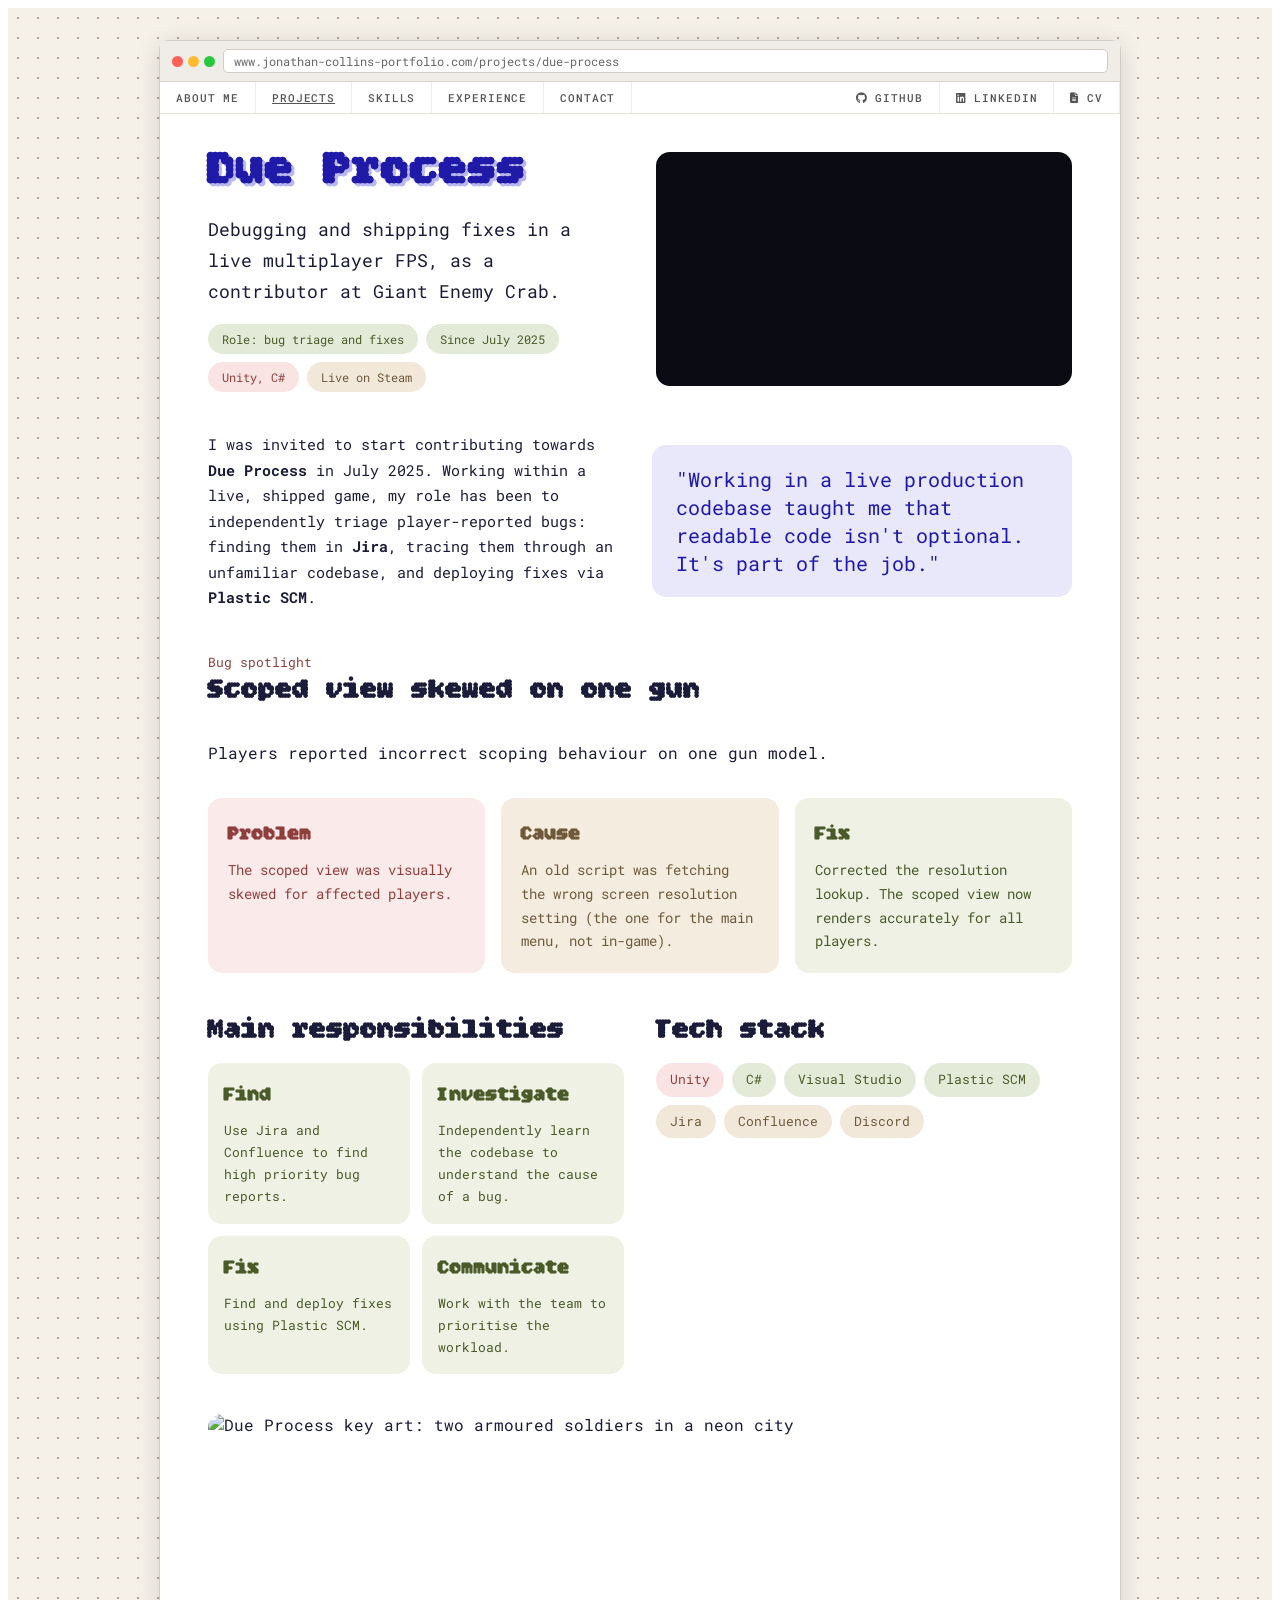
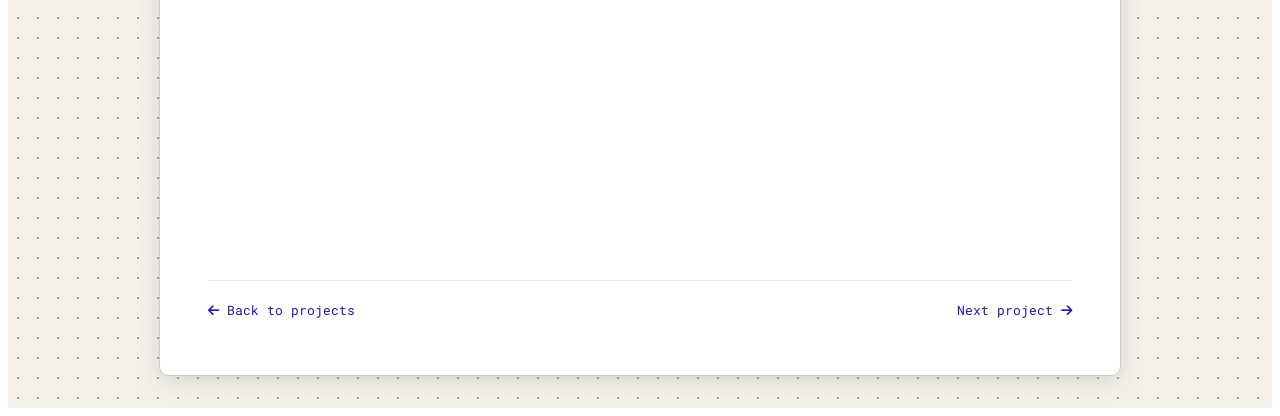
==== commit e1745282: "removed back to project buttons" ====
--- a/due-process.html
+++ b/due-process.html
@@ -41,7 +41,6 @@
         </div>
 
         <main class="dp-page dp-theme-blue">
-            <a href="index.html#projects"><i class="fa-solid fa-arrow-left"></i> Back to projects</a>
 
             <header class="dp-hero">
                 <div class="dp-hero-text">
--- a/stylesheet.css
+++ b/stylesheet.css
@@ -483,26 +483,6 @@
   font-size: 0.85em;
 }
 
-.maingrid-dueprocess {
-    display: grid;
-    grid-template-columns: 1fr 1fr;
-    grid-template-areas:
-        "iframe          dp-responsibilities"
-        "resp2           bug";
-    gap: 20px;
-    padding-left: 5%;
-    padding-right: 5%;
-    width: 90%;
-}
-
-.dp-responsibilities {
-    grid-area: dp-responsibilities;
-}
-
-.iframe {
-    grid-area: iframe;
-    align-self: center;
-}
 
 .features-list-tt {
     display: grid;
@@ -520,22 +500,6 @@
     border-radius: 4px;
 }
 
-.loco-features{
-    display: grid;
-    justify-content: centre;
-    grid-template-columns: 1fr 1fr;
-    grid-template-rows: 0.5fr;
-    grid-template-areas: 
-        "loco-future loco-systems";
-    padding-left: 10%;
-    padding-right: 10%;
-    padding-top: 2%;
-    align-items: start;
-    gap: 5% 5%;
-    transition: transform 0.3s ease;
-    margin-top: 40px;
-    width: 90%;
-}
 
 .traffic {
     float: right;
--- a/project-page.css
+++ b/project-page.css
@@ -1,6 +1,3 @@
-/* Shared styles for the project pages (Due Process, Loco-Comotives, ...). Load AFTER stylesheet.css and normalize.css.
-   Every class here is prefixed dp- so nothing in the rest of your site is affected.
-   Headings (h1/h2/h3) keep the pixel font your stylesheet.css already gives them. */
 
 .dp-page {
   --dp-ink: #1B1B3A;
@@ -26,11 +23,12 @@
 .dp-page a:hover, .dp-page a:focus-visible { text-decoration: underline; }
 .dp-page a:focus-visible, .dp-page iframe:focus-visible { outline: 3px solid var(--dp-accent); outline-offset: 3px; }
 .dp-page h1, .dp-page h2, .dp-page h3 { margin: 0; padding: 0; }
+.dp-page h3 { font-family: "Bitcount", system-ui; }
 
 /* Hero */
 .dp-hero { display: grid; grid-template-columns: repeat(auto-fit, minmax(300px, 1fr)); gap: 32px; align-items: center; }
 .dp-hero-text { display: flex; flex-direction: column; gap: 18px; }
-.dp-page h1 { font-size: 56px; line-height: 1.05; color: var(--dp-accent); text-shadow: 3px 3px 0 var(--dp-shadow); }
+.dp-page h1 { overflow-wrap: anywhere; line-height: 1.05; color: var(--dp-accent); text-shadow: 3px 3px 0 var(--dp-shadow); }
 .dp-sub { margin: 0; font-size: 18px; line-height: 1.5; }
 .dp-chips { list-style: none; margin: 0; padding: 0; display: flex; flex-wrap: wrap; gap: 8px; }
 .dp-chips li { padding: 6px 14px; border-radius: 999px; font-size: 12px; line-height: 1.5; }
@@ -76,7 +74,6 @@
 
 @media (max-width: 640px) {
   .dp-page { padding: 24px 20px 40px; gap: 32px; }
-  .dp-page h1 { font-size: 40px; }
 }
 @media (prefers-reduced-motion: reduce) { .dp-page * { transition: none !important; animation: none !important; } }
 
@@ -87,13 +84,30 @@
 
 /* Local video, screenshot gallery, status box, button */
 .dp-video video { width: 100%; height: 100%; display: block; object-fit: cover; }
-.dp-gallery { display: grid; grid-template-columns: repeat(auto-fit, minmax(170px, 1fr)); gap: 12px; }
-.dp-gallery img { width: 100%; aspect-ratio: 1; object-fit: cover; border-radius: 14px; display: block; }
 .dp-callout { padding: 20px 24px; border-radius: 14px; background: var(--dp-accent-soft); font-size: 14px; display: flex; flex-direction: column; gap: 12px; align-items: flex-start; }
 .dp-callout p { margin: 0; }
 .dp-page a.dp-btn { display: inline-block; padding: 10px 18px; border-radius: 8px; background: var(--dp-accent); color: #fff; font-size: 13px; font-weight: 700; }
 .dp-page a.dp-btn:hover { text-decoration: none; filter: brightness(1.1); }
 
-/* Gallery hover zoom. Swap the scale value for whatever your old .gallery img:hover used. */
-.dp-gallery img { position: relative; transition: transform 0.2s ease, box-shadow 0.2s ease; }
-.dp-gallery img:hover { transform: scale(1.15); z-index: 2; box-shadow: 0 8px 24px rgba(27, 27, 58, 0.25); }+
+/* Screenshot strip: your original behaviour, the hovered image grows wider than its neighbours */
+.dp-gallery { display: flex; width: 100%; gap: 5px; }
+.dp-gallery img {
+  height: 250px;
+  flex: 1;
+  object-fit: cover;
+  object-position: center;
+  border-radius: 14px;
+  cursor: pointer;
+  transition: 0.5s all cubic-bezier(0.175, 0.885, 0.32, 1);
+}
+.dp-gallery img:hover { flex: 2; }
+@media (max-width: 768px) {
+  .dp-gallery img { height: 160px; }
+}
+
+/* Screenshots and title sprite */
+.dp-shot { width: 100%; height: auto; border-radius: 14px; display: block; }
+.dp-shot-wide { max-height: 420px; object-fit: cover; object-position: center; }
+.dp-title-row { display: flex; align-items: center; gap: 16px; }
+.dp-sprite { height: 56px; width: auto; image-rendering: pixelated; }
